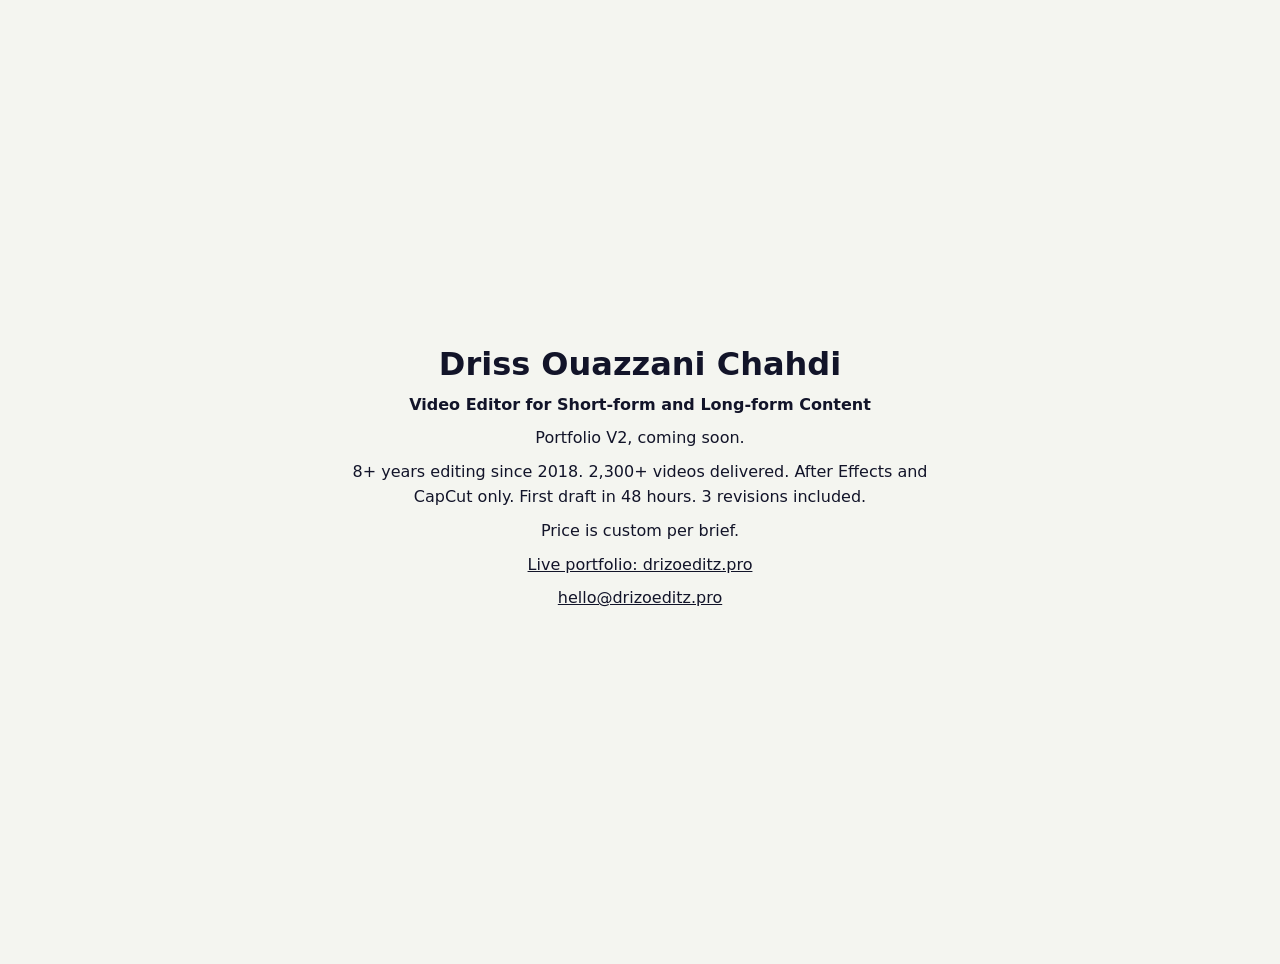
==== index.html @ e9e9a06f "Portfolio V2 scaffold: README and coming soon page" ====
<!DOCTYPE html>
<html lang="en">
<head>
<meta charset="utf-8">
<meta name="viewport" content="width=device-width, initial-scale=1">
<title>Driss Ouazzani Chahdi — Video Editor for Short-form and Long-form Content</title>
<meta name="description" content="Driss Ouazzani Chahdi, freelance video editor for short-form and long-form content. 8+ years editing since 2018, 2,300+ videos delivered, After Effects and CapCut only.">
<style>
  body { font-family: system-ui, sans-serif; margin: 0; min-height: 100vh; display: grid; place-items: center; background: #F4F5F0; color: #121429; text-align: center; padding: 2rem; }
  main { max-width: 36rem; }
  h1 { font-size: 2rem; line-height: 1.2; margin: 0 0 .5rem; }
  p { line-height: 1.6; margin: .5rem 0; }
  a { color: #121429; }
</style>
</head>
<body>
<main>
  <h1>Driss Ouazzani Chahdi</h1>
  <p><strong>Video Editor for Short-form and Long-form Content</strong></p>
  <p>Portfolio V2, coming soon.</p>
  <p>8+ years editing since 2018. 2,300+ videos delivered. After Effects and CapCut only. First draft in 48 hours. 3 revisions included.</p>
  <p>Price is custom per brief.</p>
  <p><a href="https://drizoeditz.pro">Live portfolio: drizoeditz.pro</a></p>
  <p><a href="mailto:hello@drizoeditz.pro">hello@drizoeditz.pro</a></p>
</main>
</body>
</html>
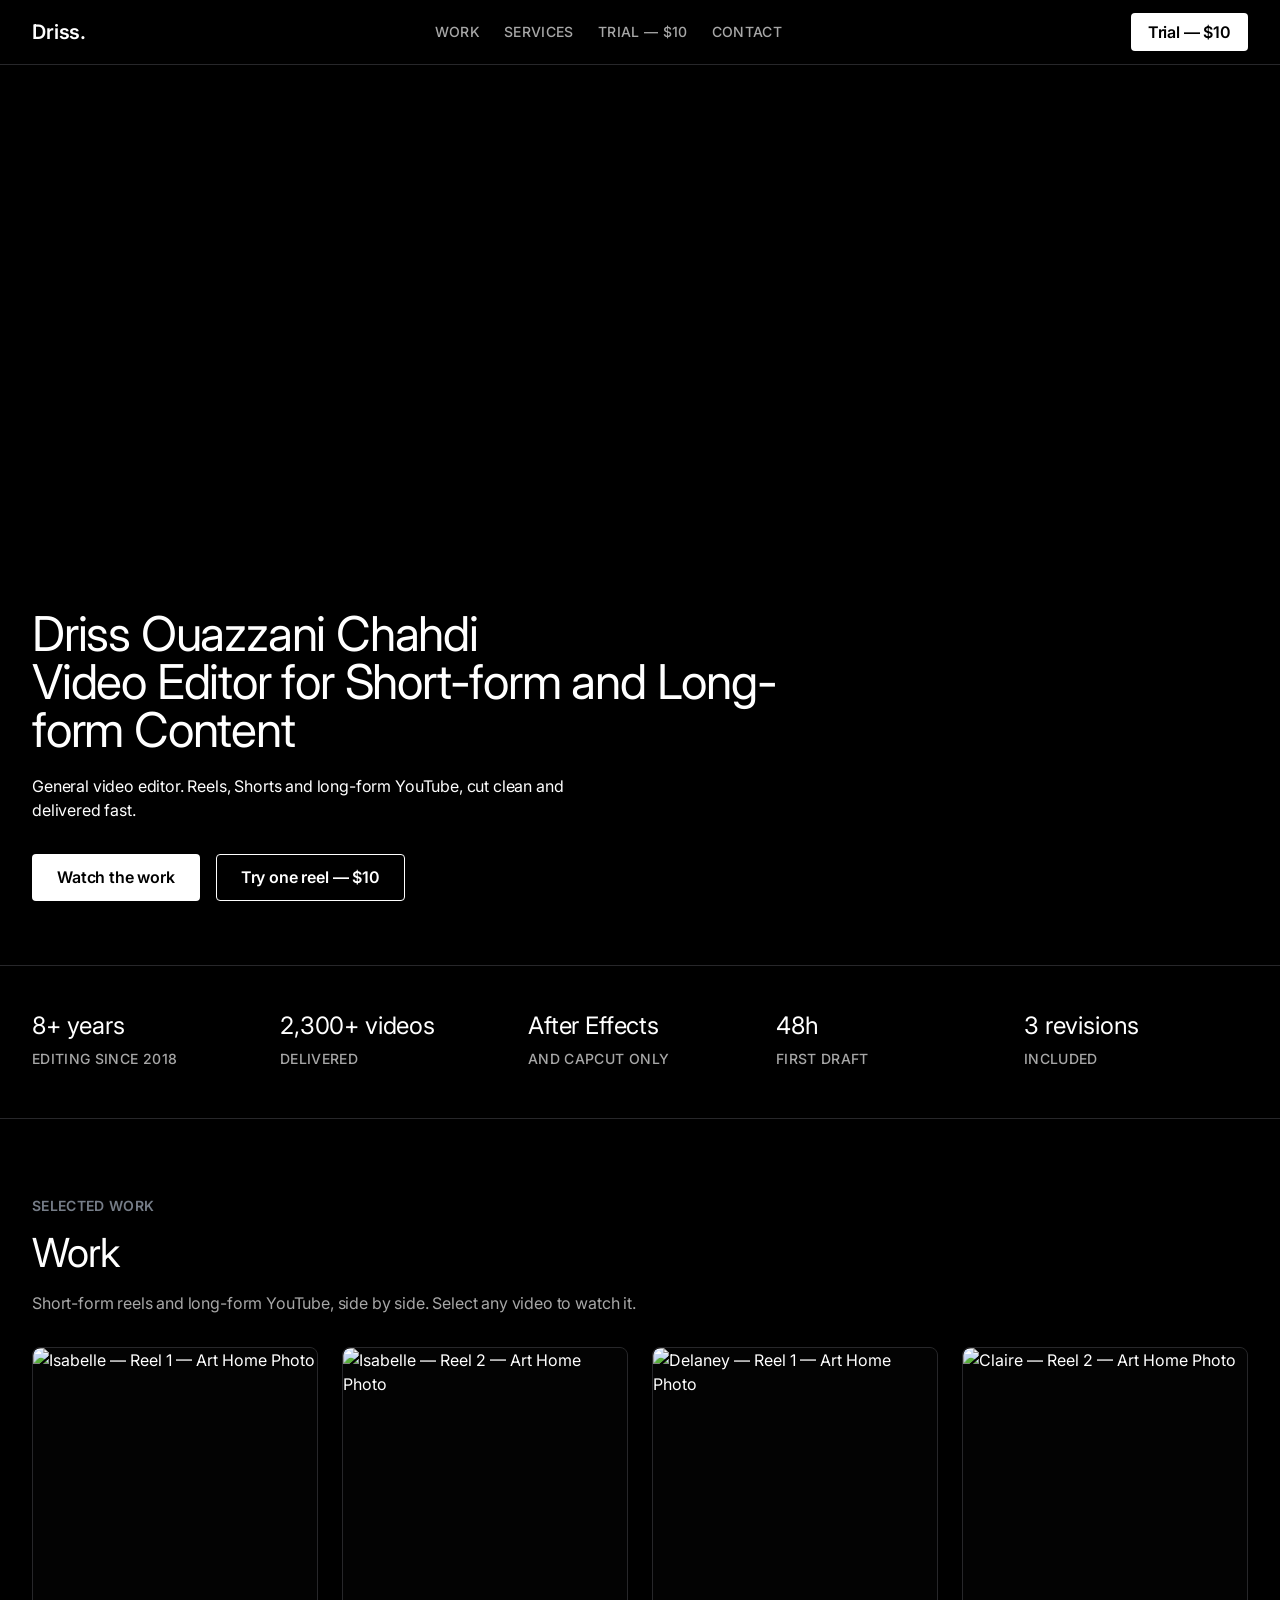
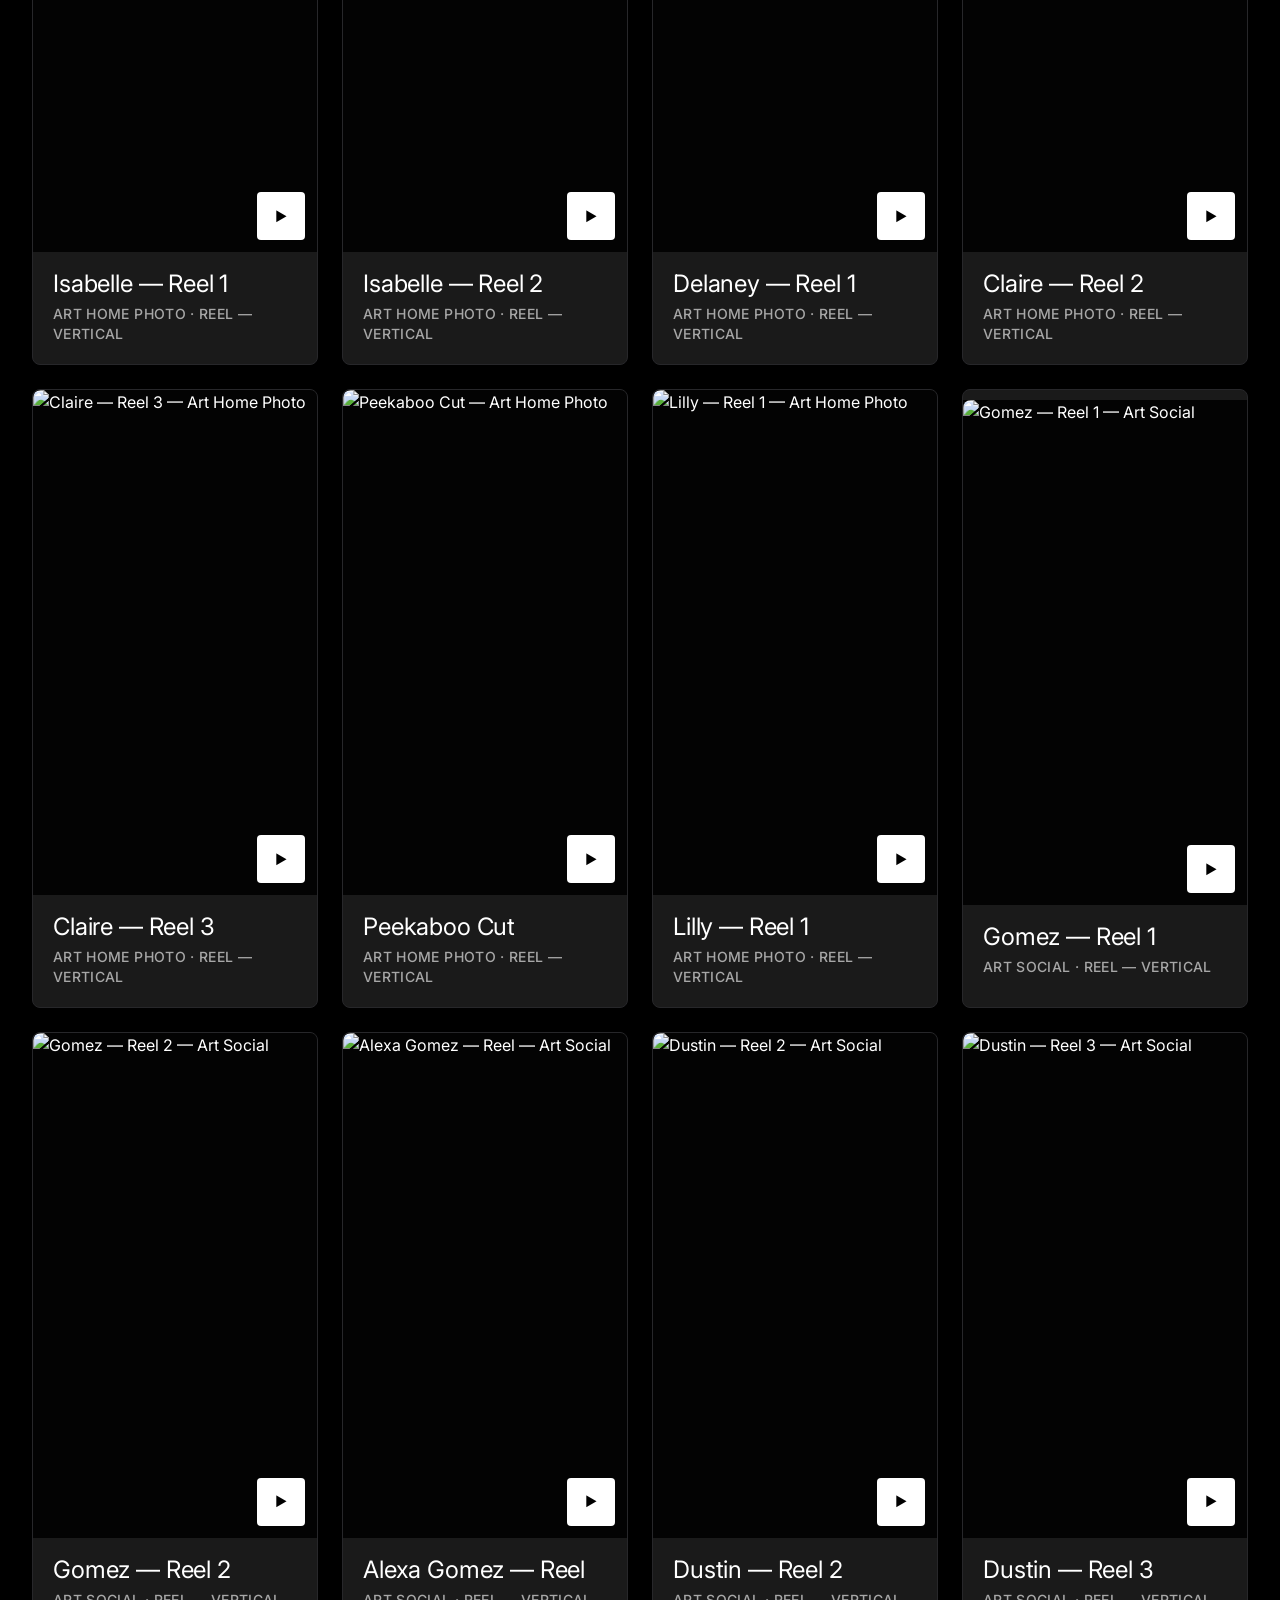
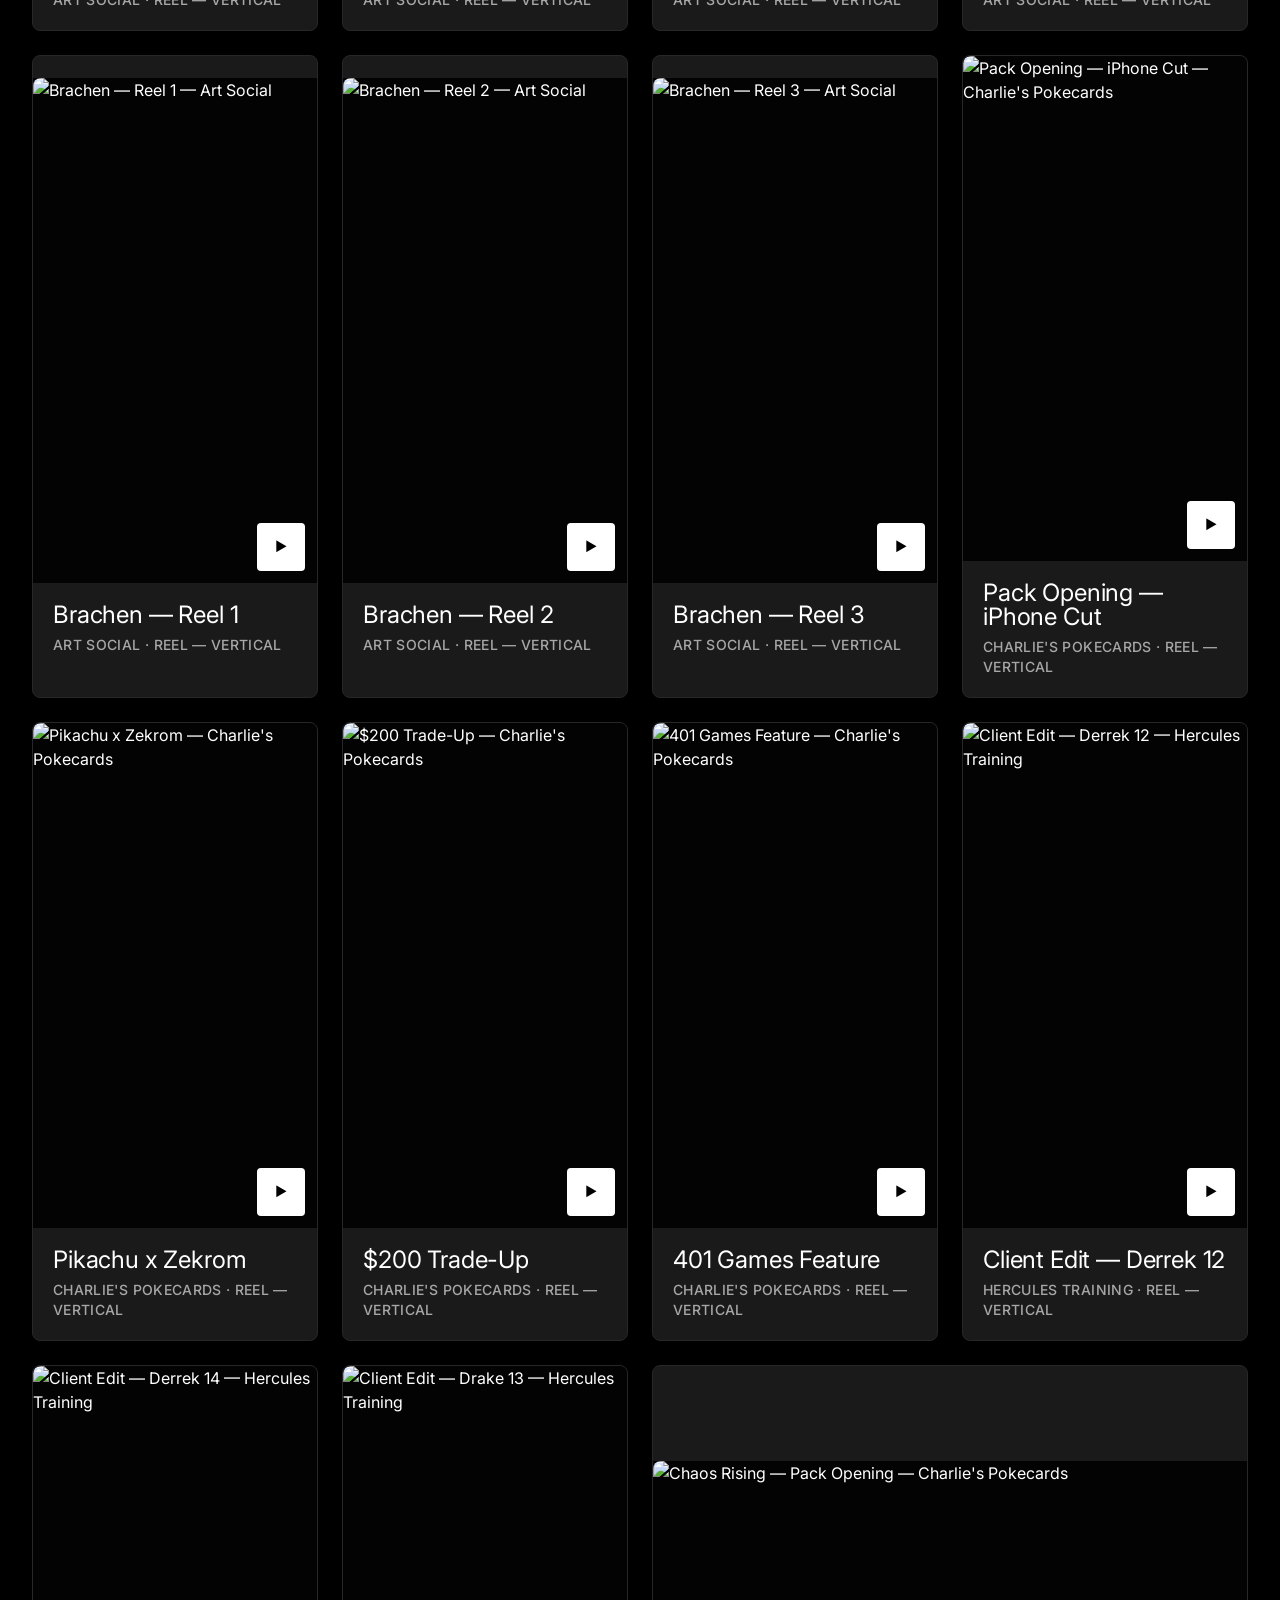
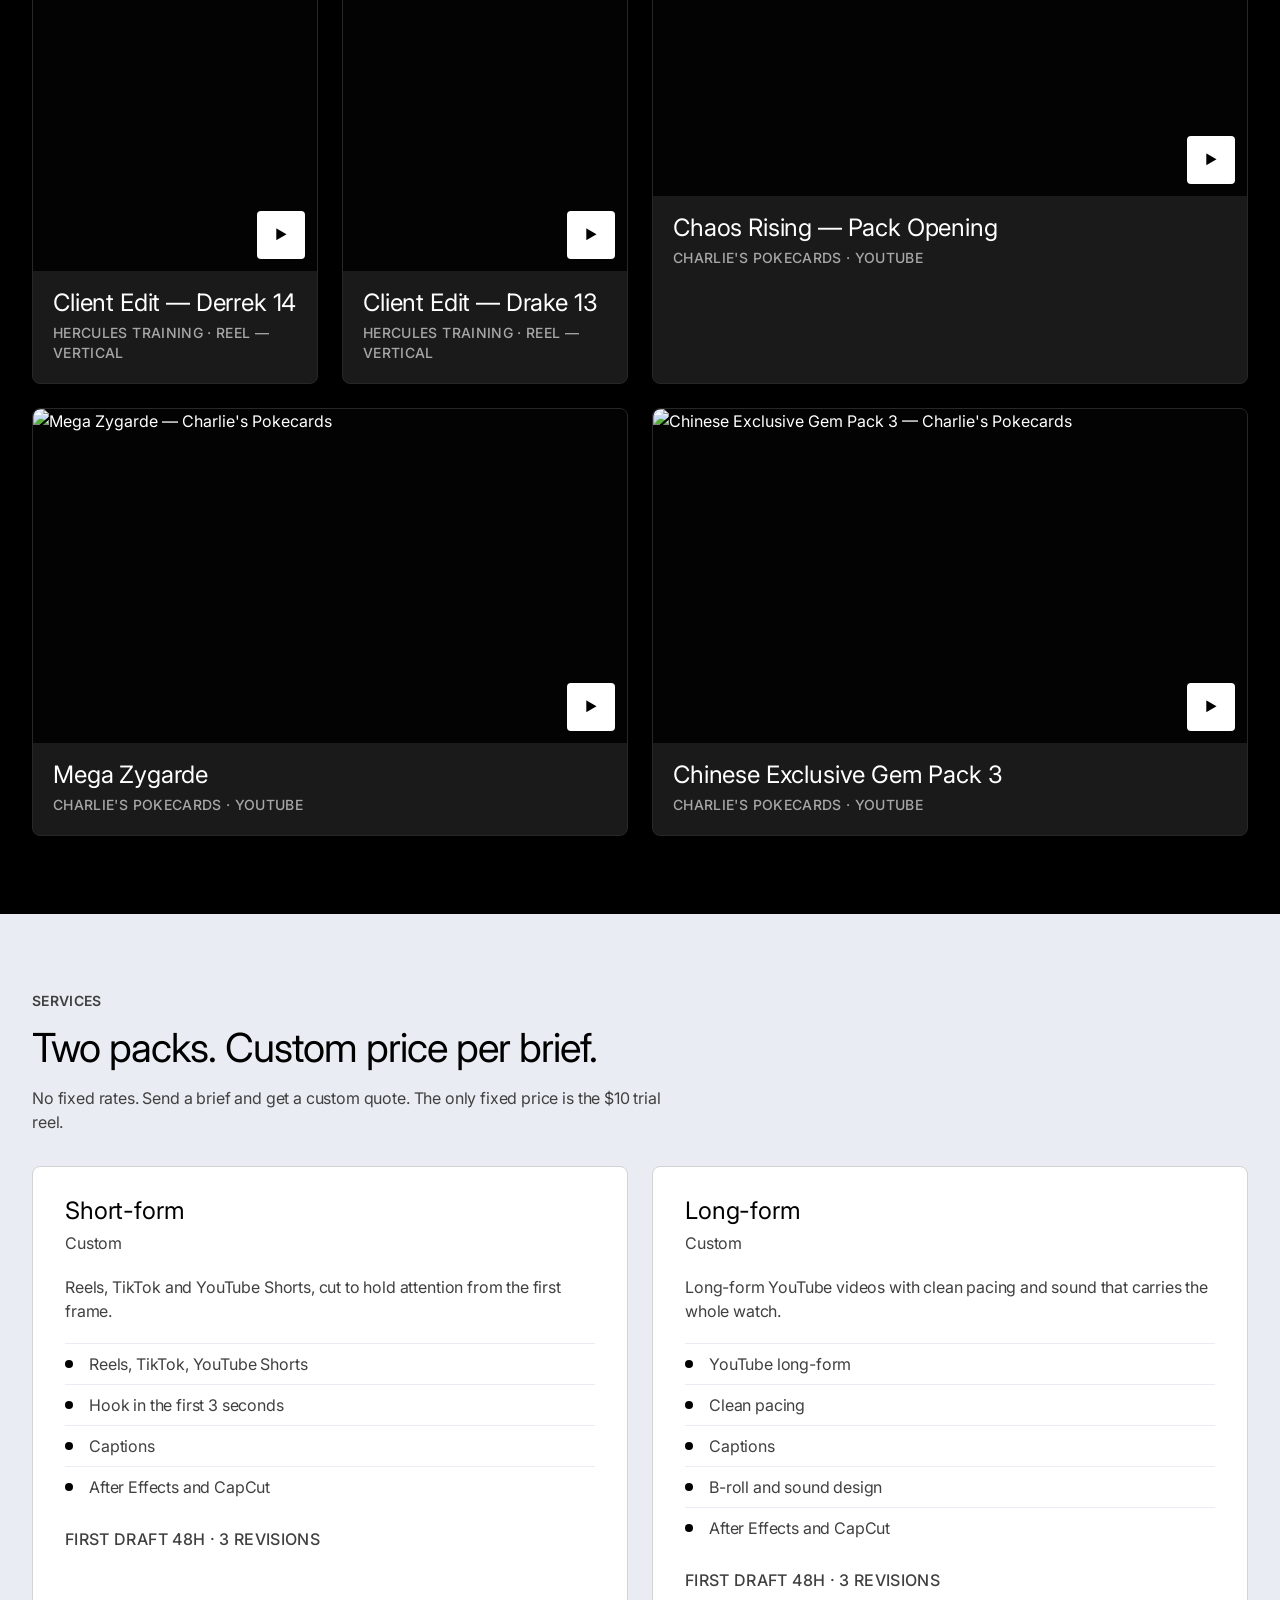
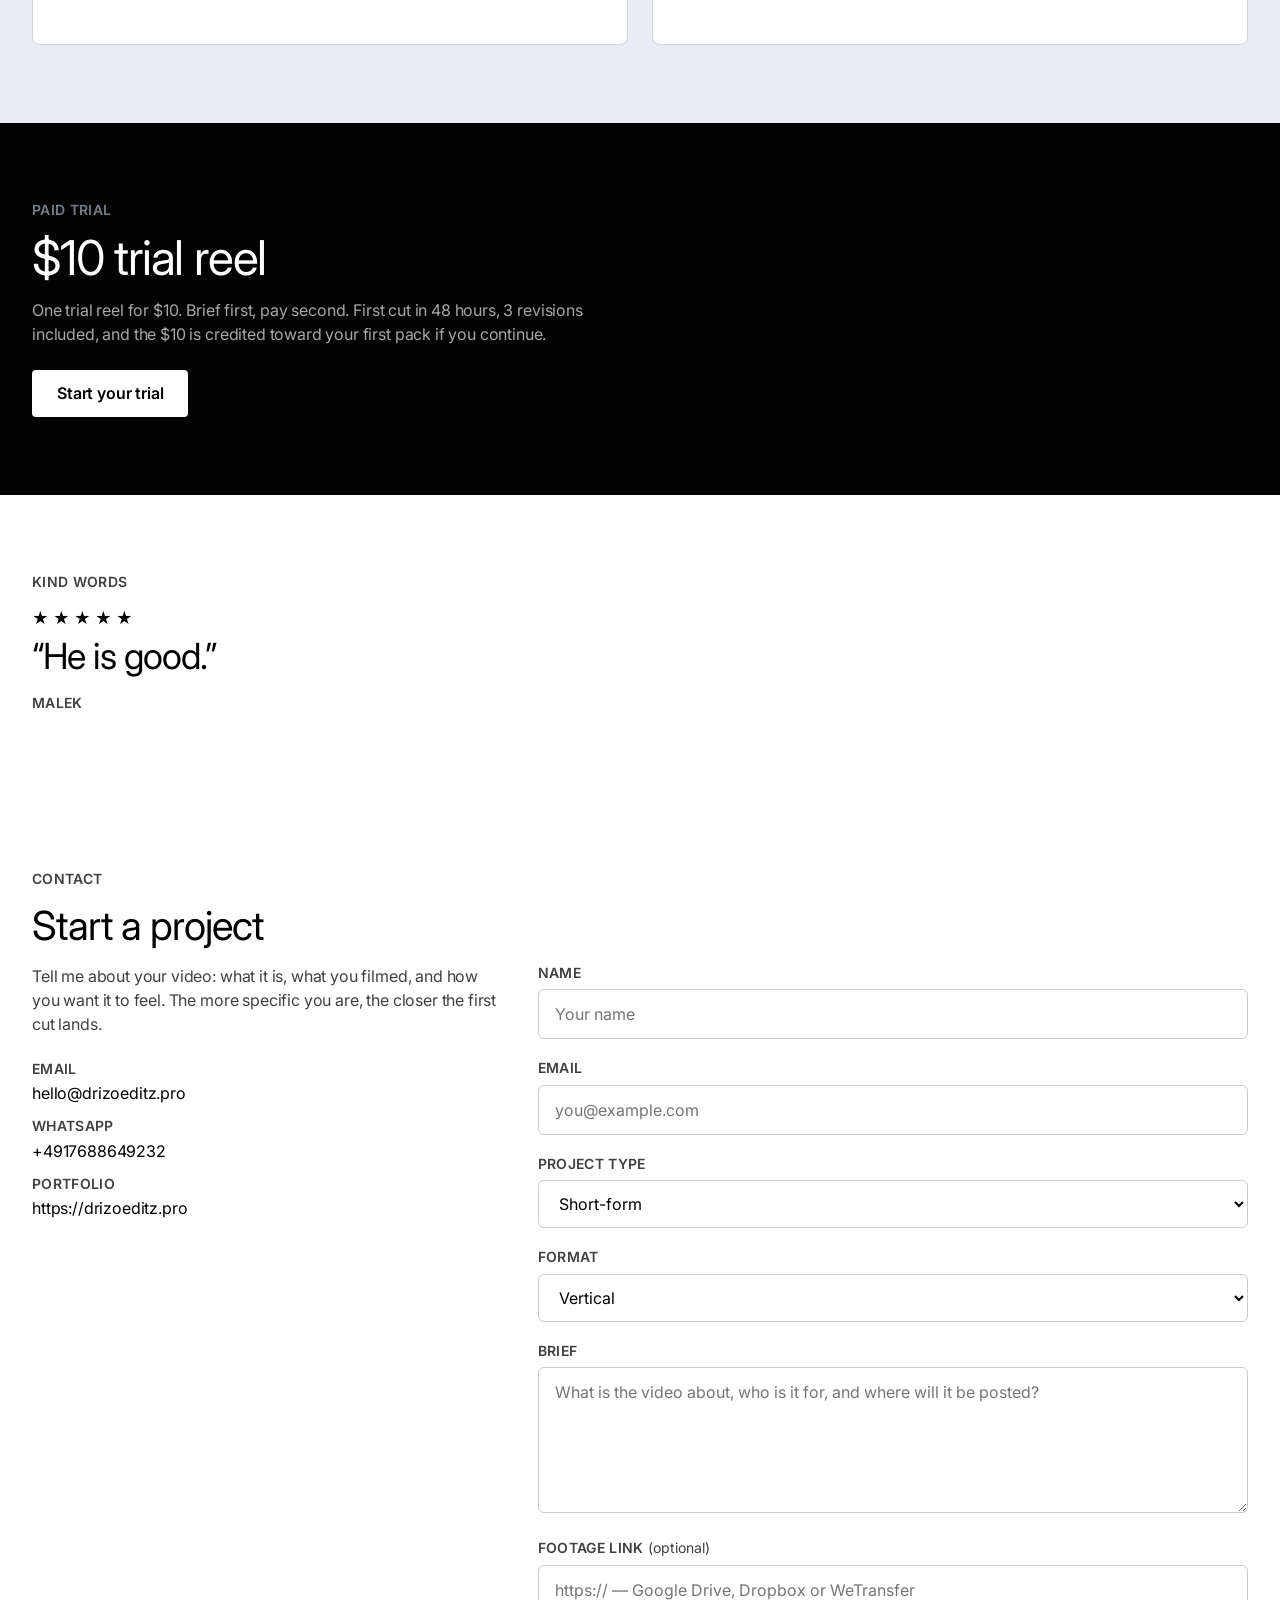
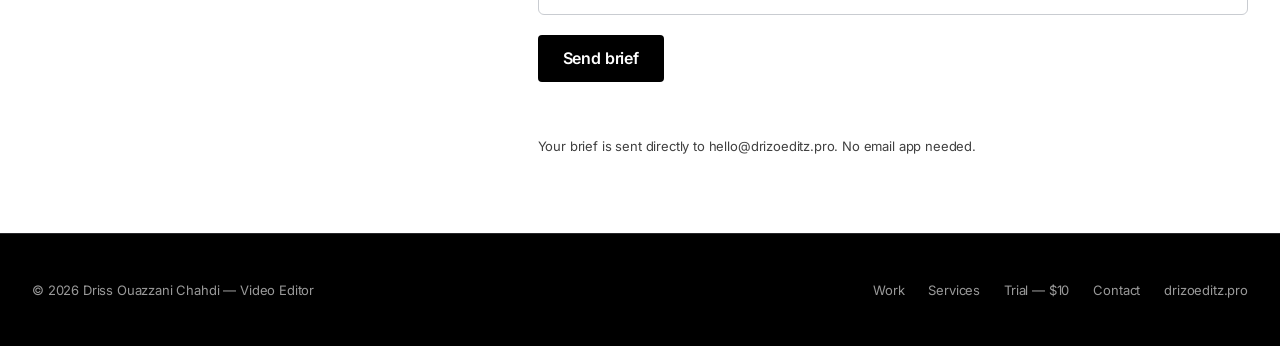
==== commit 93749abc: "V2: full site" ====
--- a/index.html
+++ b/index.html
@@ -4,24 +4,203 @@
 <meta charset="utf-8">
 <meta name="viewport" content="width=device-width, initial-scale=1">
 <title>Driss Ouazzani Chahdi — Video Editor for Short-form and Long-form Content</title>
-<meta name="description" content="Driss Ouazzani Chahdi, freelance video editor for short-form and long-form content. 8+ years editing since 2018, 2,300+ videos delivered, After Effects and CapCut only.">
-<style>
-  body { font-family: system-ui, sans-serif; margin: 0; min-height: 100vh; display: grid; place-items: center; background: #F4F5F0; color: #121429; text-align: center; padding: 2rem; }
-  main { max-width: 36rem; }
-  h1 { font-size: 2rem; line-height: 1.2; margin: 0 0 .5rem; }
-  p { line-height: 1.6; margin: .5rem 0; }
-  a { color: #121429; }
-</style>
+<meta name="description" content="Driss Ouazzani Chahdi, freelance video editor for short-form and long-form content. 8+ years editing since 2018, 2,300+ videos delivered, After Effects and CapCut only. First draft in 48 hours, 3 revisions included.">
+<link rel="canonical" href="https://drizoeditz.pro/">
+<link rel="icon" type="image/svg+xml" href="favicon.svg">
+<link rel="preconnect" href="https://fonts.googleapis.com">
+<link rel="preconnect" href="https://fonts.gstatic.com" crossorigin>
+<link rel="stylesheet" href="https://fonts.googleapis.com/css2?family=Inter:wght@400;500;600&display=swap">
+<link rel="stylesheet" href="style.css">
 </head>
 <body>
-<main>
-  <h1>Driss Ouazzani Chahdi</h1>
-  <p><strong>Video Editor for Short-form and Long-form Content</strong></p>
-  <p>Portfolio V2, coming soon.</p>
-  <p>8+ years editing since 2018. 2,300+ videos delivered. After Effects and CapCut only. First draft in 48 hours. 3 revisions included.</p>
-  <p>Price is custom per brief.</p>
-  <p><a href="https://drizoeditz.pro">Live portfolio: drizoeditz.pro</a></p>
-  <p><a href="mailto:hello@drizoeditz.pro">hello@drizoeditz.pro</a></p>
+<a class="skip-link" href="#main">Skip to content</a>
+
+<nav class="nav" aria-label="Main">
+  <div class="container nav-inner">
+    <a href="#top" class="wordmark">Driss.</a>
+    <div class="nav-links" id="nav-menu">
+      <a href="#work">Work</a>
+      <a href="#services">Services</a>
+      <a href="trial.html">Trial — $10</a>
+      <a href="#contact">Contact</a>
+    </div>
+    <a href="trial.html" class="btn btn-primary nav-cta" style="padding:8px 16px">Trial — $10</a>
+    <button type="button" class="nav-toggle" id="nav-toggle" aria-expanded="false" aria-controls="nav-menu" aria-label="Open menu">
+      <span aria-hidden="true"></span>
+      <span aria-hidden="true"></span>
+      <span aria-hidden="true"></span>
+    </button>
+  </div>
+</nav>
+
+<header class="hero" id="top">
+  <video class="hero-video" id="hero-video" src="https://drizoeditz.pro/showreel-demo.mp4" poster="https://drizoeditz.pro/thumbs/charlie-pack-opening.jpg" autoplay muted loop playsinline preload="auto" aria-hidden="true" tabindex="-1"></video>
+  <div class="container hero-inner">
+    <h1>Driss Ouazzani Chahdi<br>Video Editor for Short-form and Long-form Content</h1>
+    <p class="hero-sub">General video editor. Reels, Shorts and long-form YouTube, cut clean and delivered fast.</p>
+    <div class="hero-cta">
+      <a href="#work" class="btn btn-primary">Watch the work</a>
+      <a href="trial.html" class="btn btn-ghost">Try one reel — $10</a>
+    </div>
+  </div>
+</header>
+
+<main id="main">
+  <section class="proof" aria-label="Facts">
+    <div class="container section" style="padding-top:48px;padding-bottom:48px">
+      <ul class="proof-list">
+        <li class="proof-item"><strong>8+ years</strong><span>Editing since 2018</span></li>
+        <li class="proof-item"><strong>2,300+ videos</strong><span>Delivered</span></li>
+        <li class="proof-item"><strong>After Effects</strong><span>and CapCut only</span></li>
+        <li class="proof-item"><strong>48h</strong><span>First draft</span></li>
+        <li class="proof-item"><strong>3 revisions</strong><span>Included</span></li>
+      </ul>
+    </div>
+  </section>
+
+  <section class="work section" id="work" aria-labelledby="work-title">
+    <div class="container">
+      <p class="kicker">Selected work</p>
+      <h2 class="sec-title" id="work-title">Work</h2>
+      <p class="sec-sub">Short-form reels and long-form YouTube, side by side. Select any video to watch it.</p>
+      <div class="work-grid" id="work-grid"></div>
+    </div>
+  </section>
+
+  <section class="services section light-band" id="services" aria-labelledby="services-title">
+    <div class="container">
+      <p class="kicker">Services</p>
+      <h2 class="sec-title" id="services-title">Two packs. Custom price per brief.</h2>
+      <p class="sec-sub">No fixed rates. Send a brief and get a custom quote. The only fixed price is the $10 trial reel.</p>
+      <div class="services-grid">
+        <article class="service-card">
+          <h3>Short-form</h3>
+          <p class="service-price">Custom</p>
+          <p>Reels, TikTok and YouTube Shorts, cut to hold attention from the first frame.</p>
+          <ul class="service-list">
+            <li>Reels, TikTok, YouTube Shorts</li>
+            <li>Hook in the first 3 seconds</li>
+            <li>Captions</li>
+            <li>After Effects and CapCut</li>
+          </ul>
+          <p class="service-note">First draft 48h · 3 revisions</p>
+        </article>
+        <article class="service-card">
+          <h3>Long-form</h3>
+          <p class="service-price">Custom</p>
+          <p>Long-form YouTube videos with clean pacing and sound that carries the whole watch.</p>
+          <ul class="service-list">
+            <li>YouTube long-form</li>
+            <li>Clean pacing</li>
+            <li>Captions</li>
+            <li>B-roll and sound design</li>
+            <li>After Effects and CapCut</li>
+          </ul>
+          <p class="service-note">First draft 48h · 3 revisions</p>
+        </article>
+      </div>
+    </div>
+  </section>
+
+  <section class="trial-band section" aria-labelledby="trial-title">
+    <div class="container trial-inner">
+      <div>
+        <p class="kicker">Paid trial</p>
+        <p class="trial-price" id="trial-title">$10 trial reel</p>
+        <p class="trial-copy">One trial reel for $10. Brief first, pay second. First cut in 48 hours, 3 revisions included, and the $10 is credited toward your first pack if you continue.</p>
+        <a href="trial.html" class="btn btn-primary">Start your trial</a>
+      </div>
+    </div>
+  </section>
+
+  <section class="testimonial section light-band" aria-labelledby="testimonial-title">
+    <div class="container">
+      <p class="kicker" id="testimonial-title">Kind words</p>
+      <blockquote>
+        <p class="stars" aria-label="5 out of 5 stars">★★★★★</p>
+        <p class="quote">&ldquo;He is good.&rdquo;</p>
+        <cite>Malek</cite>
+      </blockquote>
+    </div>
+  </section>
+
+  <section class="contact section light-band" id="contact" aria-labelledby="contact-title">
+    <div class="container">
+      <p class="kicker">Contact</p>
+      <h2 class="sec-title" id="contact-title">Start a project</h2>
+      <div class="contact-grid">
+        <div class="contact-info">
+          <p>Tell me about your video: what it is, what you filmed, and how you want it to feel. The more specific you are, the closer the first cut lands.</p>
+          <ul class="contact-direct">
+            <li><span class="label">Email</span><a href="mailto:hello@drizoeditz.pro">hello@drizoeditz.pro</a></li>
+            <li><span class="label">WhatsApp</span><a href="https://wa.me/4917688649232">+4917688649232</a></li>
+            <li><span class="label">Portfolio</span><a href="https://drizoeditz.pro">https://drizoeditz.pro</a></li>
+          </ul>
+        </div>
+        <form class="contact-form" id="contact-form" action="#" novalidate>
+          <div class="field">
+            <label for="contact-name">Name</label>
+            <input id="contact-name" name="name" type="text" autocomplete="name" required placeholder="Your name">
+          </div>
+          <div class="field">
+            <label for="contact-email">Email</label>
+            <input id="contact-email" name="email" type="email" autocomplete="email" required placeholder="you@example.com">
+          </div>
+          <div class="field">
+            <label for="contact-type">Project type</label>
+            <select id="contact-type" name="project-type">
+              <option>Short-form</option>
+              <option>Long-form</option>
+            </select>
+          </div>
+          <div class="field">
+            <label for="contact-format">Format</label>
+            <select id="contact-format" name="format">
+              <option>Vertical</option>
+              <option>Horizontal</option>
+            </select>
+          </div>
+          <div class="field">
+            <label for="contact-brief">Brief</label>
+            <textarea id="contact-brief" name="brief" rows="5" required placeholder="What is the video about, who is it for, and where will it be posted?"></textarea>
+          </div>
+          <div class="field">
+            <label for="contact-footage">Footage link <span class="optional">(optional)</span></label>
+            <input id="contact-footage" name="footage-link" type="url" inputmode="url" placeholder="https:// — Google Drive, Dropbox or WeTransfer">
+          </div>
+          <button class="btn btn-dark" type="submit" id="contact-submit">Send brief</button>
+          <p class="form-status" id="contact-status" role="status" aria-live="polite"></p>
+          <p class="form-note">Your brief is sent directly to hello@drizoeditz.pro. No email app needed.</p>
+        </form>
+      </div>
+    </div>
+  </section>
 </main>
+
+<footer class="footer">
+  <div class="container footer-inner">
+    <p>© 2026 Driss Ouazzani Chahdi — Video Editor</p>
+    <nav class="footer-links" aria-label="Footer">
+      <a href="#work">Work</a>
+      <a href="#services">Services</a>
+      <a href="trial.html">Trial — $10</a>
+      <a href="#contact">Contact</a>
+      <a href="https://drizoeditz.pro">drizoeditz.pro</a>
+    </nav>
+  </div>
+</footer>
+
+<div class="modal" id="video-modal" role="dialog" aria-modal="true" aria-labelledby="modal-title" hidden>
+  <div class="modal-dialog" id="modal-dialog">
+    <div class="modal-head">
+      <h3 id="modal-title"></h3>
+      <button type="button" class="modal-close" id="modal-close" aria-label="Close video">✕</button>
+    </div>
+    <div class="modal-media" id="modal-media"></div>
+  </div>
+</div>
+
+<script src="videos.js"></script>
+<script src="app.js"></script>
 </body>
 </html>
--- a/style.css
+++ b/style.css
@@ -0,0 +1,713 @@
+/* Portfolio V2 — Runway system. See DESIGN.md.
+   Inter only, weights 400-600. No gradients, no shadows, no pill radii.
+   Spacing on the 4/8px scale. Max container 1600px. */
+
+:root {
+  --black: #000000;
+  --deep-black: #030303;
+  --surface: #1a1a1a;
+  --white: #ffffff;
+  --near-white: #fefefe;
+  --cloud: #e9ecf2;
+  --border-dark: #27272a;
+  --charcoal: #404040;
+  --cool-slate: #767d88;
+  --mid-slate: #7d848e;
+  --muted: #a7a7a7;
+  --cool-silver: #c9ccd1;
+  --light-silver: #d0d4d4;
+  --footer-gray: #999999;
+  --pad: 16px;
+}
+
+* { box-sizing: border-box; }
+
+html { scroll-behavior: smooth; }
+
+body {
+  margin: 0;
+  background: var(--black);
+  color: var(--white);
+  font-family: "Inter", system-ui, -apple-system, "Segoe UI", sans-serif;
+  font-size: 16px;
+  font-weight: 400;
+  line-height: 1.5;
+  letter-spacing: -0.16px;
+  -webkit-font-smoothing: antialiased;
+}
+
+img, video { display: block; max-width: 100%; }
+
+a { color: inherit; }
+
+h1, h2, h3, h4, p { margin: 0; }
+
+ul, ol { margin: 0; padding: 0; list-style: none; }
+
+button { font: inherit; cursor: pointer; }
+
+/* Focus: always visible. */
+:focus-visible {
+  outline: 2px solid var(--white);
+  outline-offset: 2px;
+}
+.light-band :focus-visible,
+.light-band:focus-visible {
+  outline-color: var(--black);
+}
+
+/* Skip link. */
+.skip-link {
+  position: absolute;
+  left: 16px;
+  top: -64px;
+  z-index: 100;
+  background: var(--white);
+  color: var(--black);
+  font-size: 14px;
+  font-weight: 600;
+  padding: 12px 16px;
+  border-radius: 4px;
+  text-decoration: none;
+  transition: top 0.2s ease;
+}
+.skip-link:focus { top: 16px; }
+
+/* Layout. */
+.container {
+  max-width: 1600px;
+  margin: 0 auto;
+  padding-left: var(--pad);
+  padding-right: var(--pad);
+}
+.section { padding-top: 64px; padding-bottom: 64px; }
+
+/* Type helpers. */
+.kicker {
+  font-size: 14px;
+  font-weight: 600;
+  line-height: 1.25;
+  letter-spacing: 0.35px;
+  text-transform: uppercase;
+  color: var(--cool-slate);
+  margin-bottom: 16px;
+}
+.sec-title {
+  font-size: 32px;
+  font-weight: 400;
+  line-height: 1.1;
+  letter-spacing: -1px;
+  margin-bottom: 16px;
+}
+.sec-sub {
+  font-size: 16px;
+  line-height: 1.5;
+  color: var(--muted);
+  max-width: 640px;
+  margin-bottom: 32px;
+}
+.light-band .sec-title { color: var(--black); }
+.light-band .sec-sub { color: var(--charcoal); }
+.light-band .kicker { color: var(--charcoal); }
+
+/* Buttons. */
+.btn {
+  display: inline-block;
+  font-size: 16px;
+  font-weight: 600;
+  line-height: 1.3;
+  letter-spacing: -0.16px;
+  padding: 12px 24px;
+  border-radius: 4px;
+  border: 1px solid transparent;
+  text-decoration: none;
+  text-align: center;
+  transition: opacity 0.2s ease;
+}
+.btn:hover { opacity: 0.85; }
+.btn-primary { background: var(--white); color: var(--black); }
+.btn-ghost {
+  background: transparent;
+  color: var(--white);
+  border-color: var(--white);
+}
+.btn-dark { background: var(--black); color: var(--white); }
+.btn-dark-ghost {
+  background: transparent;
+  color: var(--black);
+  border-color: var(--black);
+}
+
+/* Nav. */
+.nav {
+  position: sticky;
+  top: 0;
+  z-index: 50;
+  background: var(--black);
+  border-bottom: 1px solid var(--border-dark);
+}
+.nav-inner {
+  display: flex;
+  align-items: center;
+  justify-content: space-between;
+  gap: 16px;
+  height: 64px;
+}
+.wordmark {
+  font-size: 20px;
+  font-weight: 600;
+  line-height: 1;
+  letter-spacing: -0.16px;
+  color: var(--white);
+  text-decoration: none;
+  white-space: nowrap;
+}
+.nav-links { display: none; gap: 24px; }
+.nav-links a {
+  font-size: 14px;
+  font-weight: 500;
+  line-height: 1.25;
+  letter-spacing: 0.35px;
+  text-transform: uppercase;
+  color: var(--muted);
+  text-decoration: none;
+  transition: color 0.2s ease;
+}
+.nav-links a:hover { color: var(--white); }
+.nav-cta { display: none; }
+.nav-toggle {
+  display: flex;
+  flex-direction: column;
+  justify-content: center;
+  gap: 6px;
+  width: 48px;
+  height: 48px;
+  padding: 12px;
+  background: transparent;
+  border: 1px solid var(--border-dark);
+  border-radius: 4px;
+}
+.nav-toggle span {
+  display: block;
+  height: 2px;
+  background: var(--white);
+}
+.nav.open .nav-links {
+  display: flex;
+  flex-direction: column;
+  gap: 0;
+  position: absolute;
+  left: 0;
+  right: 0;
+  top: 64px;
+  background: var(--black);
+  border-bottom: 1px solid var(--border-dark);
+  padding: 8px 16px 16px;
+}
+.nav.open .nav-links a { padding: 12px 0; }
+
+/* Hero. */
+.hero {
+  position: relative;
+  min-height: 100vh;
+  min-height: 100svh;
+  display: flex;
+  align-items: flex-end;
+  overflow: hidden;
+  background: var(--black);
+}
+.hero-video {
+  position: absolute;
+  inset: 0;
+  width: 100%;
+  height: 100%;
+  object-fit: cover;
+  opacity: 0.55;
+}
+.hero::after {
+  content: "";
+  position: absolute;
+  inset: 0;
+  background: var(--black);
+  opacity: 0.35;
+}
+.hero-inner {
+  position: relative;
+  z-index: 2;
+  width: 100%;
+  padding-top: 78px;
+  padding-bottom: 64px;
+}
+.hero h1 {
+  font-size: 40px;
+  font-weight: 400;
+  line-height: 1;
+  letter-spacing: -1.2px;
+  color: var(--white);
+  max-width: 800px;
+  margin-bottom: 20px;
+}
+.hero-sub {
+  font-size: 16px;
+  line-height: 1.5;
+  color: var(--near-white);
+  max-width: 560px;
+  margin-bottom: 32px;
+}
+.hero-cta { display: flex; flex-wrap: wrap; gap: 16px; }
+
+/* Proof strip. */
+.proof {
+  background: var(--black);
+  border-top: 1px solid var(--border-dark);
+  border-bottom: 1px solid var(--border-dark);
+}
+.proof-list {
+  display: grid;
+  grid-template-columns: 1fr 1fr;
+  gap: 24px;
+}
+.proof-item strong {
+  display: block;
+  font-size: 24px;
+  font-weight: 400;
+  line-height: 1;
+  letter-spacing: -0.16px;
+  color: var(--white);
+  margin-bottom: 8px;
+}
+.proof-item span {
+  font-size: 14px;
+  font-weight: 500;
+  line-height: 1.25;
+  letter-spacing: 0.35px;
+  text-transform: uppercase;
+  color: var(--muted);
+}
+
+/* Work grid. */
+.work { background: var(--black); }
+.work-grid {
+  display: grid;
+  grid-template-columns: 1fr;
+  gap: 24px;
+}
+.work-card {
+  background: var(--surface);
+  border: 1px solid var(--border-dark);
+  border-radius: 8px;
+  overflow: hidden;
+  padding: 0;
+  text-align: left;
+  color: var(--white);
+  transition: border-color 0.2s ease;
+}
+.work-card:hover { border-color: var(--charcoal); }
+.work-card:hover .work-poster { opacity: 0.9; }
+.work-poster-wrap { position: relative; display: block; background: var(--deep-black); }
+.work-poster {
+  width: 100%;
+  aspect-ratio: 9 / 16;
+  object-fit: cover;
+  border-radius: 8px 8px 0 0;
+  transition: opacity 0.2s ease;
+}
+.work-card.wide .work-poster { aspect-ratio: 16 / 9; }
+.play-badge {
+  position: absolute;
+  right: 12px;
+  bottom: 12px;
+  width: 48px;
+  height: 48px;
+  border-radius: 4px;
+  background: var(--white);
+  color: var(--black);
+  display: grid;
+  place-items: center;
+  font-size: 13px;
+  font-weight: 600;
+}
+.work-body { display: block; padding: 20px; }
+.work-title {
+  display: block;
+  font-size: 24px;
+  font-weight: 400;
+  line-height: 1;
+  letter-spacing: -0.16px;
+  margin-bottom: 8px;
+}
+.work-meta {
+  display: block;
+  font-size: 14px;
+  font-weight: 500;
+  line-height: 1.43;
+  letter-spacing: 0.35px;
+  text-transform: uppercase;
+  color: var(--muted);
+}
+
+/* Services — Cool Cloud light band. */
+.services { background: var(--cloud); }
+.services-grid {
+  display: grid;
+  grid-template-columns: 1fr;
+  gap: 24px;
+}
+.service-card {
+  background: var(--white);
+  border: 1px solid var(--light-silver);
+  border-radius: 8px;
+  padding: 32px;
+}
+.service-card h3 {
+  font-size: 24px;
+  font-weight: 400;
+  line-height: 1;
+  letter-spacing: -0.16px;
+  color: var(--black);
+  margin-bottom: 8px;
+}
+.service-price {
+  font-size: 20px;
+  font-weight: 400;
+  line-height: 1;
+  color: var(--black);
+  margin-bottom: 20px;
+}
+.service-card p {
+  font-size: 16px;
+  line-height: 1.5;
+  color: var(--charcoal);
+  margin-bottom: 20px;
+}
+.service-list li {
+  font-size: 16px;
+  line-height: 1.5;
+  color: var(--charcoal);
+  padding: 8px 0 8px 24px;
+  position: relative;
+  border-top: 1px solid var(--cloud);
+}
+.service-list li::before {
+  content: "";
+  position: absolute;
+  left: 0;
+  top: 16px;
+  width: 8px;
+  height: 8px;
+  background: var(--black);
+  border-radius: 4px;
+}
+.service-note {
+  font-size: 14px;
+  font-weight: 500;
+  line-height: 1.43;
+  letter-spacing: 0.35px;
+  text-transform: uppercase;
+  color: var(--charcoal);
+  margin-top: 20px;
+}
+
+/* Trial band — Deep Black. */
+.trial-band { background: var(--deep-black); }
+.trial-inner {
+  display: grid;
+  grid-template-columns: 1fr;
+  gap: 32px;
+  align-items: center;
+}
+.trial-price {
+  font-size: 48px;
+  font-weight: 400;
+  line-height: 1;
+  letter-spacing: -1.2px;
+  color: var(--white);
+  margin-bottom: 16px;
+}
+.trial-band p.trial-copy {
+  font-size: 16px;
+  line-height: 1.5;
+  color: var(--muted);
+  max-width: 560px;
+  margin-bottom: 24px;
+}
+
+/* Testimonial — Pure White band. */
+.testimonial { background: var(--white); text-align: left; }
+.testimonial blockquote {
+  margin: 0;
+  max-width: 800px;
+}
+.testimonial .quote {
+  font-size: 36px;
+  font-weight: 400;
+  line-height: 1;
+  letter-spacing: -0.9px;
+  color: var(--black);
+  margin-bottom: 16px;
+}
+.testimonial .stars {
+  font-size: 16px;
+  letter-spacing: 4px;
+  color: var(--black);
+  margin-bottom: 8px;
+}
+.testimonial cite {
+  font-size: 14px;
+  font-weight: 600;
+  line-height: 1.25;
+  letter-spacing: 0.35px;
+  text-transform: uppercase;
+  font-style: normal;
+  color: var(--charcoal);
+}
+
+/* Contact — Pure White band. */
+.contact { background: var(--white); }
+.contact-grid {
+  display: grid;
+  grid-template-columns: 1fr;
+  gap: 32px;
+}
+.contact-info p {
+  font-size: 16px;
+  line-height: 1.5;
+  color: var(--charcoal);
+  margin-bottom: 16px;
+}
+.contact-info a { color: var(--black); }
+.contact-direct { margin-top: 24px; }
+.contact-direct li { margin-bottom: 12px; }
+.contact-direct .label {
+  display: block;
+  font-size: 14px;
+  font-weight: 600;
+  line-height: 1.25;
+  letter-spacing: 0.35px;
+  text-transform: uppercase;
+  color: var(--charcoal);
+  margin-bottom: 4px;
+}
+.contact-direct a {
+  font-size: 16px;
+  color: var(--black);
+  text-decoration: none;
+  overflow-wrap: anywhere;
+}
+.contact-direct a:hover { text-decoration: underline; }
+
+/* Forms. */
+.field { margin-bottom: 20px; }
+.field label {
+  display: block;
+  font-size: 14px;
+  font-weight: 600;
+  line-height: 1.25;
+  letter-spacing: 0.35px;
+  text-transform: uppercase;
+  color: var(--charcoal);
+  margin-bottom: 8px;
+}
+.field .optional { text-transform: none; letter-spacing: 0; font-weight: 400; }
+.field input,
+.field select,
+.field textarea {
+  width: 100%;
+  font-family: inherit;
+  font-size: 16px;
+  line-height: 1.5;
+  color: var(--black);
+  background: var(--white);
+  border: 1px solid var(--cool-silver);
+  border-radius: 6px;
+  padding: 12px 16px;
+}
+.field textarea { resize: vertical; min-height: 120px; }
+.field input[aria-invalid="true"],
+.field textarea[aria-invalid="true"] {
+  border-color: var(--black);
+  border-width: 2px;
+}
+.field-hint {
+  font-size: 13px;
+  line-height: 1.3;
+  color: var(--charcoal);
+  margin-top: 8px;
+}
+.form-status {
+  font-size: 16px;
+  line-height: 1.5;
+  color: var(--black);
+  margin-top: 16px;
+  min-height: 24px;
+}
+.form-status a { color: var(--black); }
+.form-note {
+  font-size: 13px;
+  line-height: 1.3;
+  color: var(--charcoal);
+  margin-top: 16px;
+}
+
+/* Steps (trial page). */
+.steps {
+  display: grid;
+  grid-template-columns: 1fr;
+  gap: 24px;
+  counter-reset: step;
+}
+.step {
+  background: var(--surface);
+  border: 1px solid var(--border-dark);
+  border-radius: 8px;
+  padding: 24px;
+}
+.step h3 {
+  font-size: 20px;
+  font-weight: 400;
+  line-height: 1;
+  color: var(--white);
+  margin-bottom: 8px;
+}
+.step p {
+  font-size: 16px;
+  line-height: 1.5;
+  color: var(--muted);
+}
+.step-num {
+  display: block;
+  font-size: 14px;
+  font-weight: 600;
+  line-height: 1.25;
+  letter-spacing: 0.35px;
+  text-transform: uppercase;
+  color: var(--cool-slate);
+  margin-bottom: 12px;
+}
+
+/* Footer. */
+.footer {
+  background: var(--black);
+  border-top: 1px solid var(--border-dark);
+  padding-top: 48px;
+  padding-bottom: 48px;
+}
+.footer-inner {
+  display: flex;
+  flex-direction: column;
+  gap: 24px;
+}
+.footer p, .footer a {
+  font-size: 13px;
+  line-height: 1.3;
+  color: var(--footer-gray);
+  text-decoration: none;
+}
+.footer a:hover { color: var(--white); }
+.footer-links { display: flex; flex-wrap: wrap; gap: 8px 24px; }
+
+/* Video modal. */
+.modal {
+  position: fixed;
+  inset: 0;
+  z-index: 90;
+  display: none;
+  align-items: center;
+  justify-content: center;
+  padding: 16px;
+  background: rgba(0, 0, 0, 0.9);
+}
+.modal.open { display: flex; }
+.modal-dialog {
+  width: 100%;
+  max-width: 960px;
+  background: var(--surface);
+  border: 1px solid var(--border-dark);
+  border-radius: 8px;
+  overflow: hidden;
+}
+.modal-dialog.vertical { max-width: 480px; }
+.modal-head {
+  display: flex;
+  align-items: center;
+  justify-content: space-between;
+  gap: 16px;
+  padding: 16px 20px;
+}
+.modal-head h3 {
+  font-size: 20px;
+  font-weight: 400;
+  line-height: 1;
+  color: var(--white);
+}
+.modal-close {
+  flex: none;
+  width: 48px;
+  height: 48px;
+  background: transparent;
+  color: var(--white);
+  border: 1px solid var(--border-dark);
+  border-radius: 4px;
+  font-size: 20px;
+  line-height: 1;
+}
+.modal-media video,
+.modal-media iframe {
+  width: 100%;
+  aspect-ratio: 16 / 9;
+  border: 0;
+  background: var(--black);
+}
+.modal-dialog.vertical .modal-media video,
+.modal-dialog.vertical .modal-media iframe { aspect-ratio: 9 / 16; }
+
+/* Trial page hero (no showreel). */
+.page-hero {
+  background: var(--black);
+  padding-top: 78px;
+  padding-bottom: 64px;
+}
+.page-hero h1 {
+  font-size: 40px;
+  font-weight: 400;
+  line-height: 1;
+  letter-spacing: -1.2px;
+  color: var(--white);
+  max-width: 800px;
+  margin-bottom: 20px;
+}
+.page-hero .hero-sub { margin-bottom: 0; }
+
+/* Responsive. */
+@media (min-width: 640px) {
+  :root { --pad: 24px; }
+  .sec-title { font-size: 40px; }
+  .hero h1, .page-hero h1 { font-size: 48px; }
+  .work-grid { grid-template-columns: 1fr 1fr; }
+  .work-card.wide { grid-column: span 2; }
+  .proof-list { grid-template-columns: repeat(3, 1fr); }
+  .steps { grid-template-columns: 1fr 1fr; }
+  .nav-links { display: flex; }
+  .nav-toggle { display: none; }
+  .nav-cta { display: inline-block; }
+}
+
+@media (min-width: 768px) {
+  .section { padding-top: 78px; padding-bottom: 78px; }
+  .work-grid { grid-template-columns: repeat(3, 1fr); }
+  .services-grid { grid-template-columns: 1fr 1fr; }
+  .trial-inner { grid-template-columns: 1fr auto; }
+  .contact-grid { grid-template-columns: 1fr 1.5fr; }
+  .footer-inner { flex-direction: row; justify-content: space-between; align-items: flex-start; }
+}
+
+@media (min-width: 1024px) {
+  :root { --pad: 32px; }
+  .work-grid { grid-template-columns: repeat(4, 1fr); }
+  .proof-list { grid-template-columns: repeat(5, 1fr); }
+}
+
+@media (prefers-reduced-motion: reduce) {
+  html { scroll-behavior: auto; }
+  *, *::before, *::after { transition: none !important; }
+}
